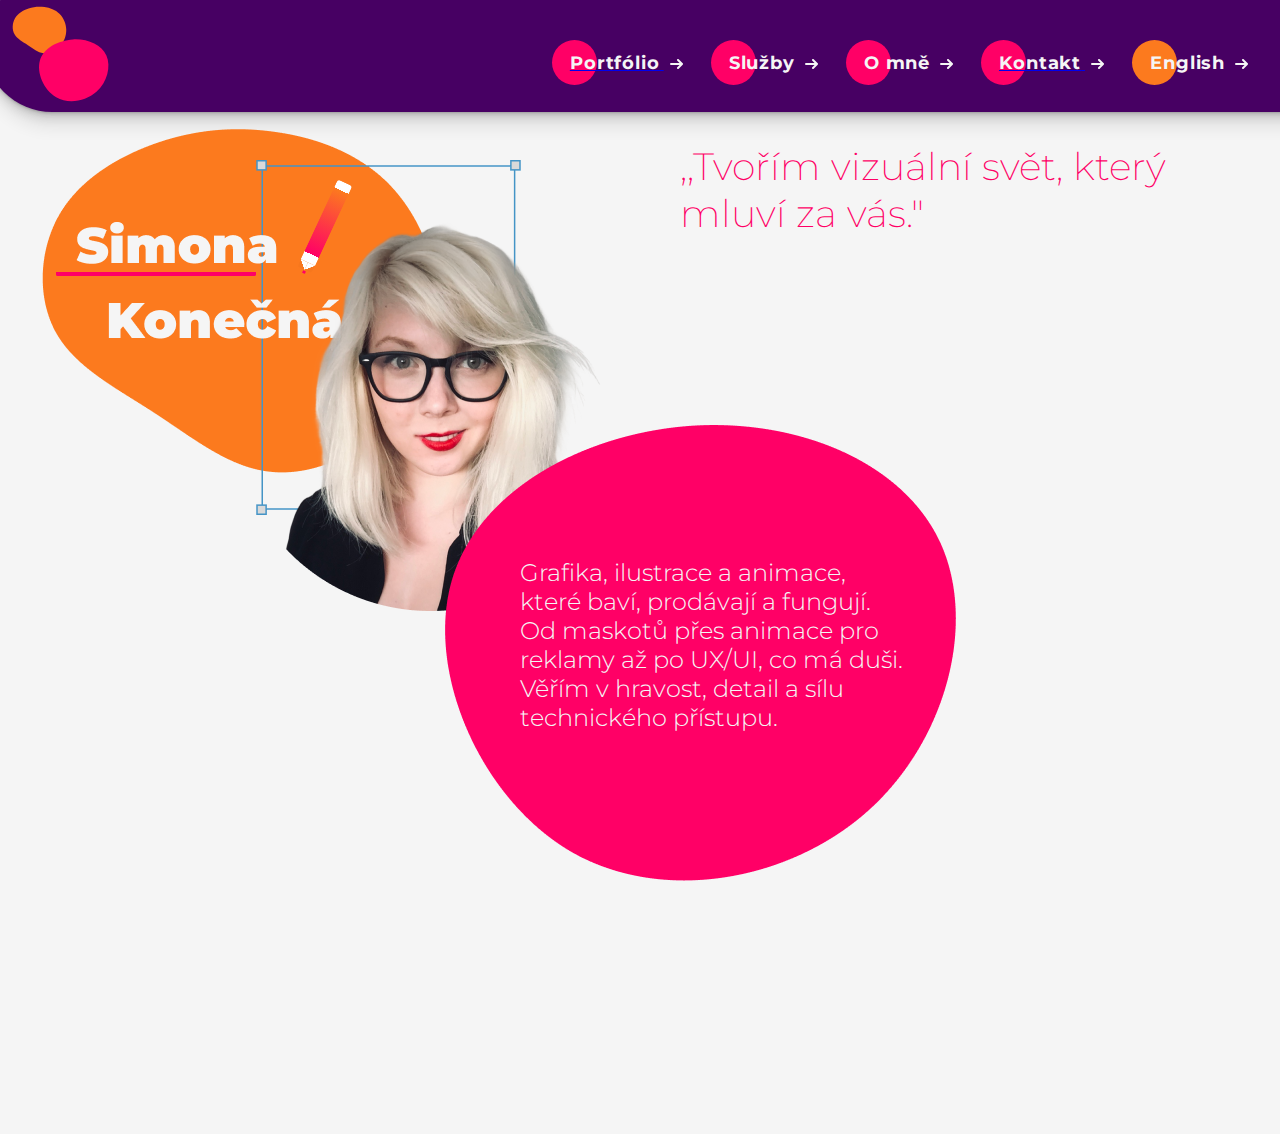
==== index.html @ f6dd5bc5 "portfolio" ====
<!DOCTYPE html>
<html lang="cs">
  <head>
    <meta charset="UTF-8" />
    <meta name="viewport" content="width=device-width, initial-scale=1.0" />
    <link rel="stylesheet" href="style.css" />
    <link
      href="https://fonts.googleapis.com/css2?family=Montserrat:ital,wght@0,100..900;1,100..900&display=swap"
      rel="stylesheet"
    />
    <title>Document</title>
  </head>
  <body>
    <div class="top-bar">
      <div class="logo" onclick="odeslat()">
        <a href="index.html">
          <svg
            width="131"
            height="134"
            viewBox="0 0 131 134"
            fill="none"
            xmlns="http://www.w3.org/2000/svg"
          >
            <path
              d="M51.4415 13.7808C55.5034 17.7646 58.1682 23.6707 58.2615 29.822C58.3548 35.9733 55.8766 42.3698 51.5031 46.8224C47.1532 51.3132 40.9008 53.891 35.3851 53.1855C29.8621 52.511 25.0994 48.5912 19.9134 45.2243C14.7583 41.8646 9.2108 39.0651 6.55666 34.3678C3.90252 29.6705 4.1727 23.0827 7.01318 18.2057C9.85366 13.3287 15.2572 10.1933 20.5733 8.40675C25.9203 6.62745 31.1653 6.2588 36.5283 7.05891C41.8985 7.82811 47.3722 9.82788 51.4415 13.7808Z"
              fill="#FC7A1E"
            />
            <path
              d="M98.3943 55.4706C103.281 66.3834 99.1357 82.2788 88.4474 91.8052C77.7592 101.332 60.5728 104.436 48.191 97.3423C35.8542 90.1957 28.273 72.8552 31.9534 60.3676C35.6337 47.8801 50.4774 40.2533 64.9317 39.3991C79.3899 38.5941 93.4549 44.5126 98.3943 55.4706Z"
              fill="#FF0066"
            />
          </svg>
        </a>
      </div>
    </div>
    <div class="zarovnanitlacitek">
      <!-- From Uiverse.io by alexmaracinaru -->
      <button class="cta">
        <a href="portfolio.html">
          <span>Portfólio</span>
          <svg width="15px" height="10px" viewBox="0 0 13 10">
            <path d="M1,5 L11,5"></path>
            <polyline points="8 1 12 5 8 9"></polyline>
          </svg>
        </a>
      </button>
      <button class="cta">
        <span>Služby</span>
        <svg width="15px" height="10px" viewBox="0 0 13 10">
          <path d="M1,5 L11,5"></path>
          <polyline points="8 1 12 5 8 9"></polyline>
        </svg>
      </button>
      <button class="cta">
        <span>O mně</span>
        <svg width="15px" height="10px" viewBox="0 0 13 10">
          <path d="M1,5 L11,5"></path>
          <polyline points="8 1 12 5 8 9"></polyline>
        </svg>
      </button>
      <button class="cta">
        <a href="formular1.html">
          <span>Kontakt</span>
          <svg width="15px" height="10px" viewBox="0 0 13 10">
            <path d="M1,5 L11,5"></path>
            <polyline points="8 1 12 5 8 9"></polyline>
          </svg>
        </a>
      </button>
      <button class="en">
        <span>English</span>
        <svg width="15px" height="10px" viewBox="0 0 13 10">
          <path d="M1,5 L11,5"></path>
          <polyline points="8 1 12 5 8 9"></polyline>
        </svg>
      </button>
    </div>
    <span class="loader"></span>
    <div>
      <p class="herotext">
        Grafika, ilustrace a animace, <br />
        které baví, prodávají a fungují. <br />
        Od maskotů přes animace pro <br />
        reklamy až po UX/UI, co má duši.<br />
        Věřím v hravost, detail a sílu <br />
        technického přístupu. <br />
      </p>
    </div>
    <div class="claim">
      <h1>,,Tvořím vizuální svět, který mluví za vás."</h1>
    </div>
    <div class="Hero"><img src="Hero.png" alt="" /></div>
  </body>
</html>
---- style.css ----
:root {
  background-color: #f5f5f5;
  font-family: "Montserrat", sans-serif;
}
.top-bar {
  width: 110%;
  height: 8.5rem;
  background-color: #470063;
  border-radius: 90rem;
  box-shadow: 0 1px 1px hsl(0deg 0% 0% / 0.075),
    0 2px 2px hsl(0deg 0% 0% / 0.075), 0 4px 4px hsl(0deg 0% 0% / 0.075),
    0 8px 8px hsl(0deg 0% 0% / 0.075), 0 16px 16px hsl(0deg 0% 0% / 0.075);
  z-index: -2;
  position: absolute;
  margin-left: -1.5rem;
  margin-top: -2rem;
}
.logo {
  margin-left: 1.5rem;
  margin-top: 1.5rem;
}
.zarovnanitlacitek {
  text-align: right;
  z-index: -1;
  padding-top: 2rem;
}

.cta {
  position: relative;
  margin: auto;
  padding: 12px 18px;
  transition: all 0.2s ease;
  border: none;
  background: none;
  cursor: pointer;
  gap: 3rem;
}

.cta:before {
  content: "";
  position: absolute;
  top: 0;
  left: 0;
  display: block;
  border-radius: 50px;
  background: #ff0066;
  width: 45px;
  height: 45px;
  transition: all 0.3s ease;
}

.cta span {
  position: relative;
  font-family: "Montserrat", sans-serif;
  font-size: 18px;
  font-weight: 700;
  letter-spacing: 0.05em;
  color: #f5f5f5;
  gap: 1rem;
}

.cta svg {
  position: relative;
  top: 0;
  margin-left: 10px;
  fill: none;
  stroke-linecap: round;
  stroke-linejoin: round;
  stroke: #f5f5f5;
  stroke-width: 2;
  transform: translateX(-5px);
  transition: all 0.3s ease;
}

.cta:hover:before {
  width: 100%;
  background: #ff0066;
}

.cta:hover svg {
  transform: translateX(0);
}

.cta:active {
  transform: scale(0.95);
}
.cta {
  position: relative;
  margin: auto;
  padding: 12px 18px;
  transition: all 0.2s ease;
  border: none;
  background: none;
  cursor: pointer;
}

.cta:before {
  content: "";
  position: absolute;
  top: 0;
  left: 0;
  display: block;
  border-radius: 50px;
  background: #ff0066;
  width: 45px;
  height: 45px;
  transition: all 0.3s ease;
}

.cta span {
  position: relative;
  font-family: "Montserrat", sans-serif;
  font-size: 18px;
  font-weight: 700;
  letter-spacing: 0.05em;
  color: #f5f5f5;
}

.cta svg {
  position: relative;
  top: 0;
  margin-left: 10px;
  fill: none;
  stroke-linecap: round;
  stroke-linejoin: round;
  stroke: #f5f5f5;
  stroke-width: 2;
  transform: translateX(-5px);
  transition: all 0.3s ease;
}

.cta:hover:before {
  width: 100%;
  background: #ff0066;
}

.cta:hover svg {
  transform: translateX(0);
}

.cta:active {
  transform: scale(0.95);
}
.en {
  position: relative;
  margin: auto;
  padding: 12px 18px;
  transition: all 0.2s ease;
  border: none;
  background: none;
  cursor: pointer;
}

.en:before {
  content: "";
  position: absolute;
  top: 0;
  left: 0;
  display: block;
  border-radius: 50px;
  background: #fc7a1e;
  width: 45px;
  height: 45px;
  transition: all 0.3s ease;
}

.en span {
  position: relative;
  font-family: "Montserrat", sans-serif;
  font-size: 18px;
  font-weight: 700;
  letter-spacing: 0.05em;
  color: #f5f5f5;
}

.en svg {
  position: relative;
  top: 0;
  margin-left: 10px;
  fill: none;
  stroke-linecap: round;
  stroke-linejoin: round;
  stroke: #f5f5f5;
  stroke-width: 2;
  transform: translateX(-5px);
  transition: all 0.3s ease;
}

.en:hover:before {
  width: 100%;
  background: #fc7a1e;
}

.en:hover svg {
  transform: translateX(0);
}

.en:active {
  transform: scale(0.95);
}
.loader {
  position: relative;
  height: 190px;
  width: 200px;
  position: absolute;
  z-index: 0;
  padding-top: 2rem;
  margin-left: 3rem;
  border-bottom: 0.3rem solid #ff0066;
  border-radius: 0.1rem;
  box-sizing: border-box;
  animation: drawLine 10s linear infinite;
}
.loader:before {
  content: "";
  position: absolute;
  left: calc(100% + 60px);
  bottom: -6px;
  width: 16px;
  height: 100px;

  border-radius: 20px 20px 50px 50px;
  background-repeat: no-repeat;
  background-image: linear-gradient(#ff0066 6px, transparent 0),
    linear-gradient(45deg, rgba(0, 0, 0, 0.02) 49%, white 51%),
    linear-gradient(315deg, rgba(0, 0, 0, 0.02) 49%, white 51%),
    linear-gradient(
      to bottom,
      #ffffff 10%,
      #fc7a1e 10%,
      #ff0066 90%,
      #ffffff 90%
    );
  background-size: 3px 3px, 8px 8px, 8px 8px, 16px 88px;
  background-position: center bottom, left 88px, right 88px, left top;
  transform: rotate(25deg);
  animation: pencilRot 10s linear infinite;
}

@keyframes drawLine {
  0%,
  100% {
    width: 0px;
  }
  45%,
  55% {
    width: 230px;
  }
}

@keyframes pencilRot {
  0%,
  45% {
    bottom: -6px;
    left: calc(100% + 14px);
    transform: rotate(25deg);
  }
  55%,
  100% {
    bottom: -12px;
    left: calc(100% + 16px);
    transform: rotate(220deg);
  }
}
.Hero {
}
.herotext {
  text-align: block;
  font-family: "Montserrat", sans-serif;
  font-size: 24px;
  color: #f5f5f5;
  font-weight: 300;
  position: absolute;
  z-index: +1;
  padding-top: 28rem;
  padding-left: 32rem;
}
.claim h1 {
  font-family: "Montserrat", sans-serif;
  font-size: 38px;
  color: #ff0066;
  font-weight: 200;
  position: absolute;
  z-index: +2;
  padding-top: 2rem;
  padding-left: 42rem;
}
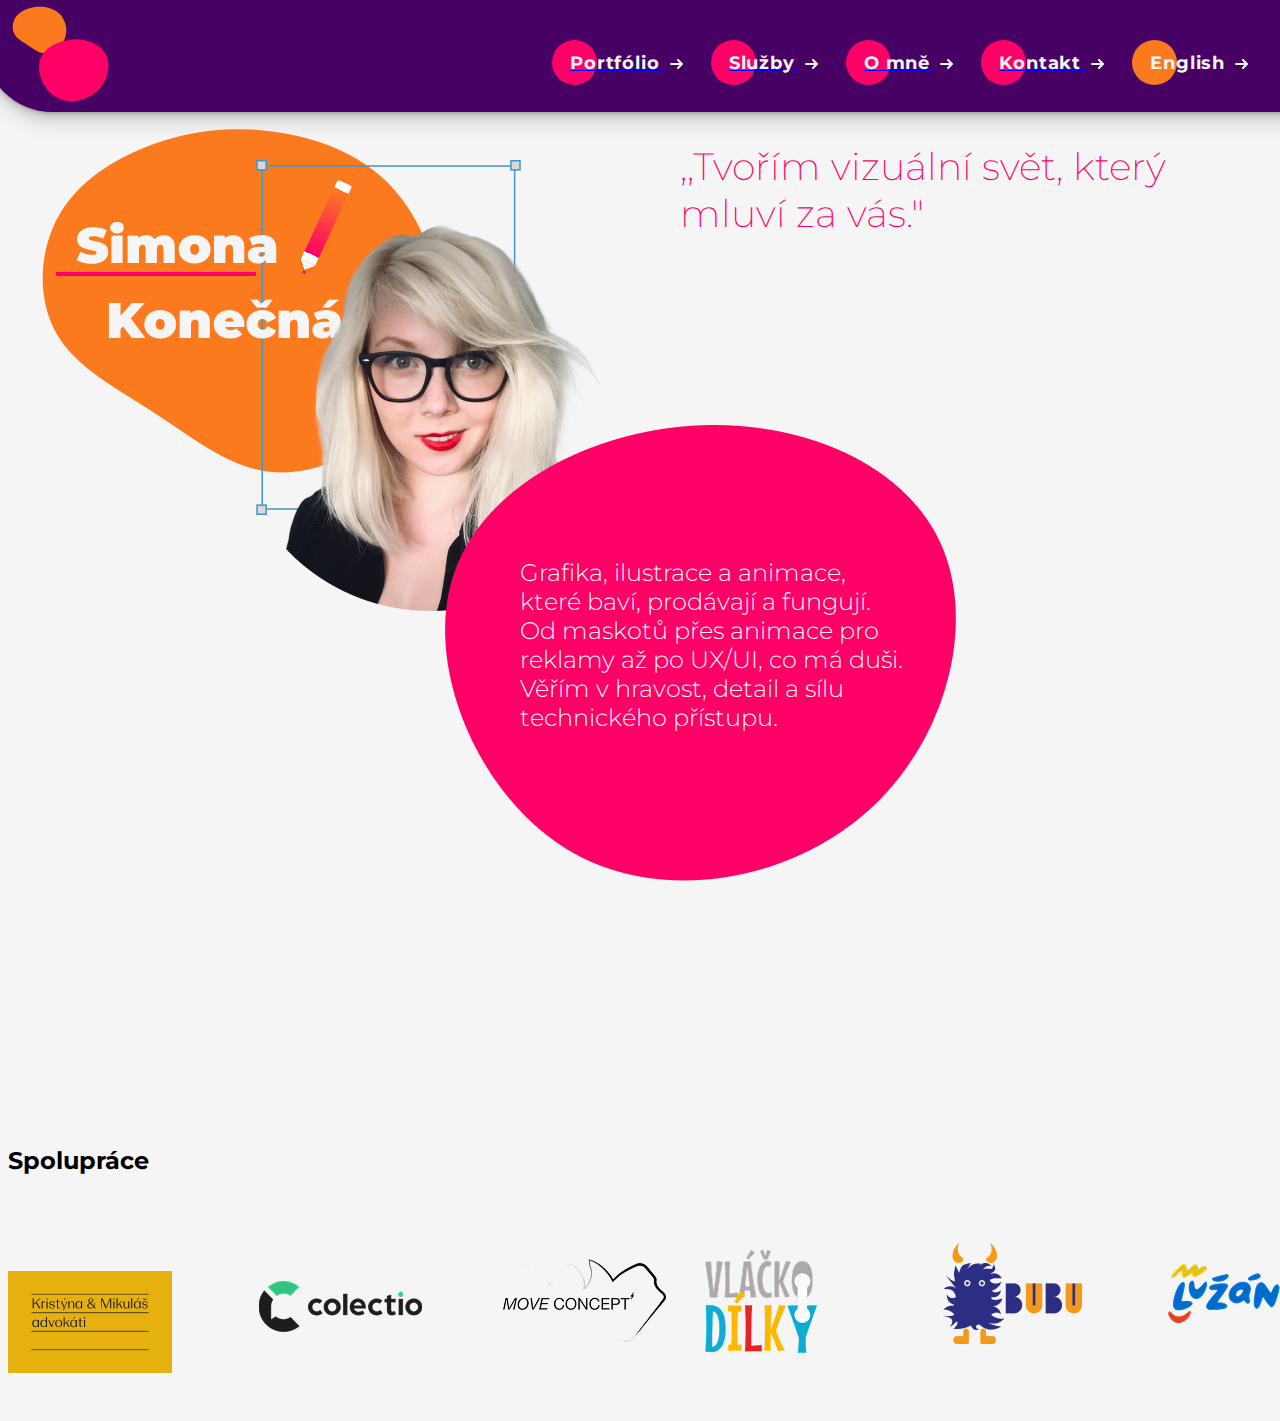
==== commit 22e035d7: "Add files via upload" ====
--- a/index.html
+++ b/index.html
@@ -45,21 +45,25 @@
         </a>
       </button>
       <button class="cta">
-        <span>Služby</span>
-        <svg width="15px" height="10px" viewBox="0 0 13 10">
-          <path d="M1,5 L11,5"></path>
-          <polyline points="8 1 12 5 8 9"></polyline>
-        </svg>
+        <a href="sluzby.html">
+          <span>Služby</span>
+          <svg width="15px" height="10px" viewBox="0 0 13 10">
+            <path d="M1,5 L11,5"></path>
+            <polyline points="8 1 12 5 8 9"></polyline>
+          </svg>
+        </a>
       </button>
       <button class="cta">
-        <span>O mně</span>
-        <svg width="15px" height="10px" viewBox="0 0 13 10">
-          <path d="M1,5 L11,5"></path>
-          <polyline points="8 1 12 5 8 9"></polyline>
-        </svg>
+        <a href="omne.html">
+          <span>O mně</span>
+          <svg width="15px" height="10px" viewBox="0 0 13 10">
+            <path d="M1,5 L11,5"></path>
+            <polyline points="8 1 12 5 8 9"></polyline>
+          </svg>
+        </a>
       </button>
       <button class="cta">
-        <a href="formular1.html">
+        <a href="kontakty.html">
           <span>Kontakt</span>
           <svg width="15px" height="10px" viewBox="0 0 13 10">
             <path d="M1,5 L11,5"></path>
@@ -68,11 +72,13 @@
         </a>
       </button>
       <button class="en">
+      <a href="en.html"></a>
         <span>English</span>
         <svg width="15px" height="10px" viewBox="0 0 13 10">
           <path d="M1,5 L11,5"></path>
           <polyline points="8 1 12 5 8 9"></polyline>
         </svg>
+      </a>
       </button>
     </div>
     <span class="loader"></span>
@@ -90,5 +96,9 @@
       <h1>,,Tvořím vizuální svět, který mluví za vás."</h1>
     </div>
     <div class="Hero"><img src="Hero.png" alt="" /></div>
+    <span><h2>Spolupráce</h2></span>
+    <div class="spoluprace">
+      <img src="spoluprace.png" alt="" />
+    </div>
   </body>
 </html>
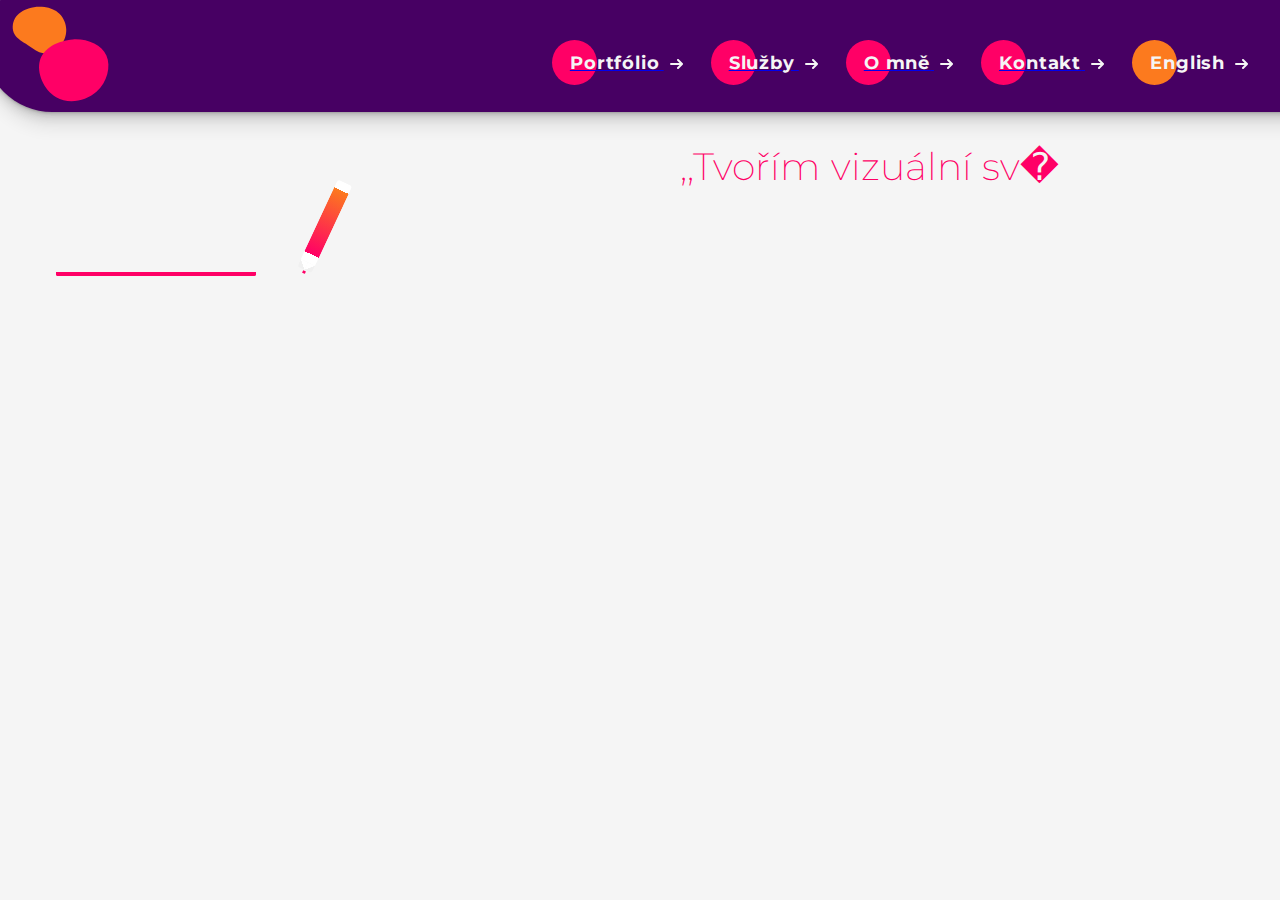
==== commit eb3e3f69: "Add files via upload" ====
--- a/index.html
+++ b/index.html
@@ -93,12 +93,4 @@
       </p>
     </div>
     <div class="claim">
-      <h1>,,Tvořím vizuální svět, který mluví za vás."</h1>
-    </div>
-    <div class="Hero"><img src="Hero.png" alt="" /></div>
-    <span><h2>Spolupráce</h2></span>
-    <div class="spoluprace">
-      <img src="spoluprace.png" alt="" />
-    </div>
-  </body>
-</html>
+      <h1>,,Tvořím vizuální sv�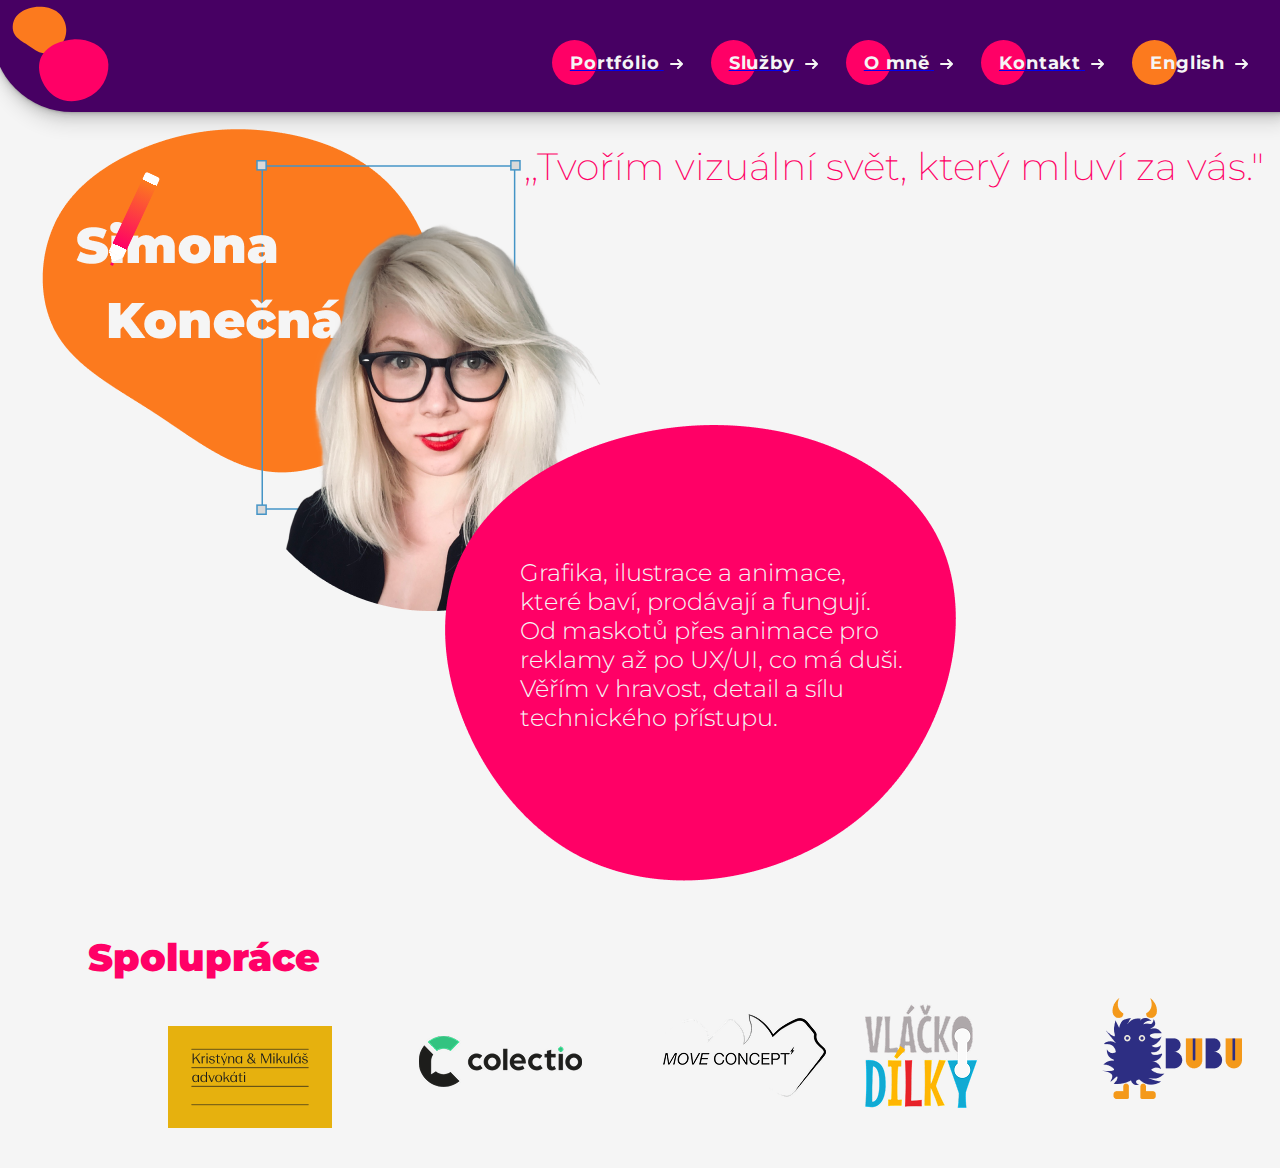
==== commit 04157ba8: "Add files via upload" ====
--- a/index.html
+++ b/index.html
@@ -11,27 +11,27 @@
     <title>Document</title>
   </head>
   <body>
+    <div class="logo" onclick="odeslat()">
+      <a href="index.html">
+        <svg
+          width="131"
+          height="134"
+          viewBox="0 0 131 134"
+          fill="none"
+          xmlns="http://www.w3.org/2000/svg"
+        >
+          <path
+            d="M51.4415 13.7808C55.5034 17.7646 58.1682 23.6707 58.2615 29.822C58.3548 35.9733 55.8766 42.3698 51.5031 46.8224C47.1532 51.3132 40.9008 53.891 35.3851 53.1855C29.8621 52.511 25.0994 48.5912 19.9134 45.2243C14.7583 41.8646 9.2108 39.0651 6.55666 34.3678C3.90252 29.6705 4.1727 23.0827 7.01318 18.2057C9.85366 13.3287 15.2572 10.1933 20.5733 8.40675C25.9203 6.62745 31.1653 6.2588 36.5283 7.05891C41.8985 7.82811 47.3722 9.82788 51.4415 13.7808Z"
+            fill="#FC7A1E"
+          />
+          <path
+            d="M98.3943 55.4706C103.281 66.3834 99.1357 82.2788 88.4474 91.8052C77.7592 101.332 60.5728 104.436 48.191 97.3423C35.8542 90.1957 28.273 72.8552 31.9534 60.3676C35.6337 47.8801 50.4774 40.2533 64.9317 39.3991C79.3899 38.5941 93.4549 44.5126 98.3943 55.4706Z"
+            fill="#FF0066"
+          />
+        </svg>
+      </a>
+    </div>
     <div class="top-bar">
-      <div class="logo" onclick="odeslat()">
-        <a href="index.html">
-          <svg
-            width="131"
-            height="134"
-            viewBox="0 0 131 134"
-            fill="none"
-            xmlns="http://www.w3.org/2000/svg"
-          >
-            <path
-              d="M51.4415 13.7808C55.5034 17.7646 58.1682 23.6707 58.2615 29.822C58.3548 35.9733 55.8766 42.3698 51.5031 46.8224C47.1532 51.3132 40.9008 53.891 35.3851 53.1855C29.8621 52.511 25.0994 48.5912 19.9134 45.2243C14.7583 41.8646 9.2108 39.0651 6.55666 34.3678C3.90252 29.6705 4.1727 23.0827 7.01318 18.2057C9.85366 13.3287 15.2572 10.1933 20.5733 8.40675C25.9203 6.62745 31.1653 6.2588 36.5283 7.05891C41.8985 7.82811 47.3722 9.82788 51.4415 13.7808Z"
-              fill="#FC7A1E"
-            />
-            <path
-              d="M98.3943 55.4706C103.281 66.3834 99.1357 82.2788 88.4474 91.8052C77.7592 101.332 60.5728 104.436 48.191 97.3423C35.8542 90.1957 28.273 72.8552 31.9534 60.3676C35.6337 47.8801 50.4774 40.2533 64.9317 39.3991C79.3899 38.5941 93.4549 44.5126 98.3943 55.4706Z"
-              fill="#FF0066"
-            />
-          </svg>
-        </a>
-      </div>
     </div>
     <div class="zarovnanitlacitek">
       <!-- From Uiverse.io by alexmaracinaru -->
@@ -72,15 +72,14 @@
         </a>
       </button>
       <button class="en">
-      <a href="en.html"></a>
-        <span>English</span>
-        <svg width="15px" height="10px" viewBox="0 0 13 10">
-          <path d="M1,5 L11,5"></path>
-          <polyline points="8 1 12 5 8 9"></polyline>
-        </svg>
-      </a>
+        <a href="en.html"></a>
+         <span>English</span>
+         <svg width="15px" height="10px" viewBox="0 0 13 10">
+            <path d="M1,5 L11,5"></path>
+            <polyline points="8 1 12 5 8 9"></polyline>
+         </svg>
+       </a>
       </button>
-    </div>
     <span class="loader"></span>
     <div>
       <p class="herotext">
@@ -93,4 +92,14 @@
       </p>
     </div>
     <div class="claim">
-      <h1>,,Tvořím vizuální sv�+      <h1>,,Tvořím vizuální svět, který mluví za vás."</h1>
+    </div>
+    <div class="Hero">
+      <img src="Hero.png" alt="" />
+    </div>
+    <span><h2>Spolupráce</h2></span>
+    <div class="spoluprace">
+      <img src="spoluprace.png" alt="" />
+    </div>
+  </body>
+</html>
--- a/style.css
+++ b/style.css
@@ -2,22 +2,25 @@
   background-color: #f5f5f5;
   font-family: "Montserrat", sans-serif;
 }
+
 .top-bar {
-  width: 110%;
+  width: 101%;
   height: 8.5rem;
   background-color: #470063;
-  border-radius: 90rem;
+  border-bottom-left-radius: 5rem;
   box-shadow: 0 1px 1px hsl(0deg 0% 0% / 0.075),
     0 2px 2px hsl(0deg 0% 0% / 0.075), 0 4px 4px hsl(0deg 0% 0% / 0.075),
     0 8px 8px hsl(0deg 0% 0% / 0.075), 0 16px 16px hsl(0deg 0% 0% / 0.075);
   z-index: -2;
   position: absolute;
-  margin-left: -1.5rem;
   margin-top: -2rem;
+  margin-left: -1rem;
 }
 .logo {
-  margin-left: 1.5rem;
-  margin-top: 1.5rem;
+  position: absolute;
+  z-index: +7;
+  top: 0px;
+  
 }
 .zarovnanitlacitek {
   text-align: right;
@@ -199,16 +202,13 @@
   transform: scale(0.95);
 }
 .loader {
-  position: relative;
-  height: 190px;
-  width: 200px;
-  position: absolute;
-  z-index: 0;
-  padding-top: 2rem;
-  margin-left: 3rem;
+  position: absolute;
+  z-index: +6;
+  left: 0;
+  margin-top: 14rem;
+  margin-left: 4rem;
   border-bottom: 0.3rem solid #ff0066;
   border-radius: 0.1rem;
-  box-sizing: border-box;
   animation: drawLine 10s linear infinite;
 }
 .loader:before {
@@ -263,9 +263,12 @@
   }
 }
 .Hero {
+  position: absolute;
+  z-index: 0;
+  height: 10rem;
+  
 }
 .herotext {
-  text-align: block;
   font-family: "Montserrat", sans-serif;
   font-size: 24px;
   color: #f5f5f5;
@@ -274,6 +277,7 @@
   z-index: +1;
   padding-top: 28rem;
   padding-left: 32rem;
+  text-align: left;
 }
 .claim h1 {
   font-family: "Montserrat", sans-serif;
@@ -283,5 +287,22 @@
   position: absolute;
   z-index: +2;
   padding-top: 2rem;
-  padding-left: 42rem;
-}
+right: 1rem;}
+h2 {
+  font-family: "Montserrat", sans-serif;
+  font-size: 38px;
+  color: #ff0066;
+  font-weight: 900;
+  position: absolute;
+  z z-index: +3;
+  margin-top: 53rem;
+  margin-left: 5rem;
+
+}
+.spoluprace {
+  position: absolute;
+  padding-left: 10rem;
+  z z-index: +3;
+  margin-top: 54rem;
+  
+}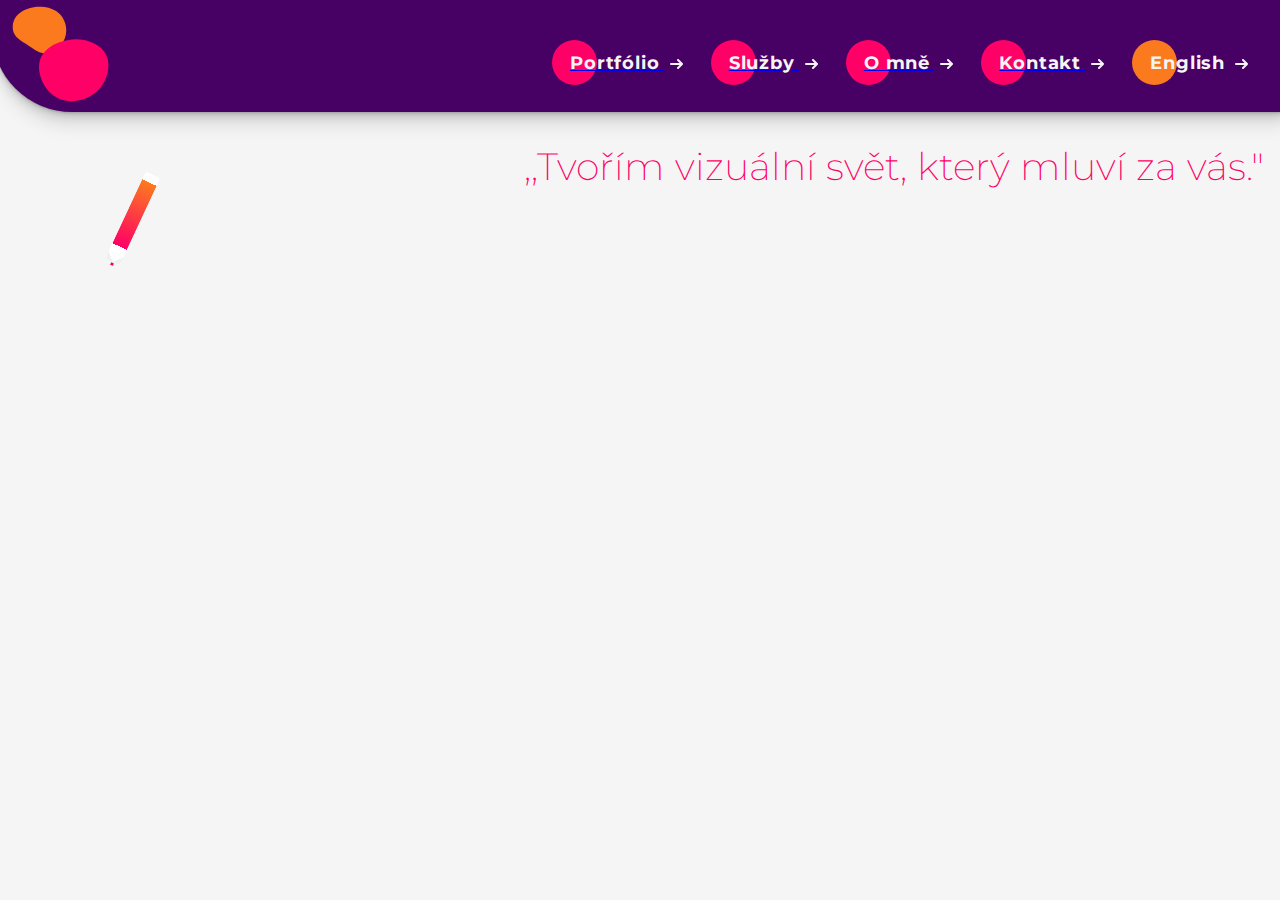
==== commit a5759f02: "Add files via upload" ====
--- a/index.html
+++ b/index.html
@@ -93,13 +93,4 @@
     </div>
     <div class="claim">
       <h1>,,Tvořím vizuální svět, který mluví za vás."</h1>
-    </div>
-    <div class="Hero">
-      <img src="Hero.png" alt="" />
-    </div>
-    <span><h2>Spolupráce</h2></span>
-    <div class="spoluprace">
-      <img src="spoluprace.png" alt="" />
-    </div>
-  </body>
-</html>
+    </di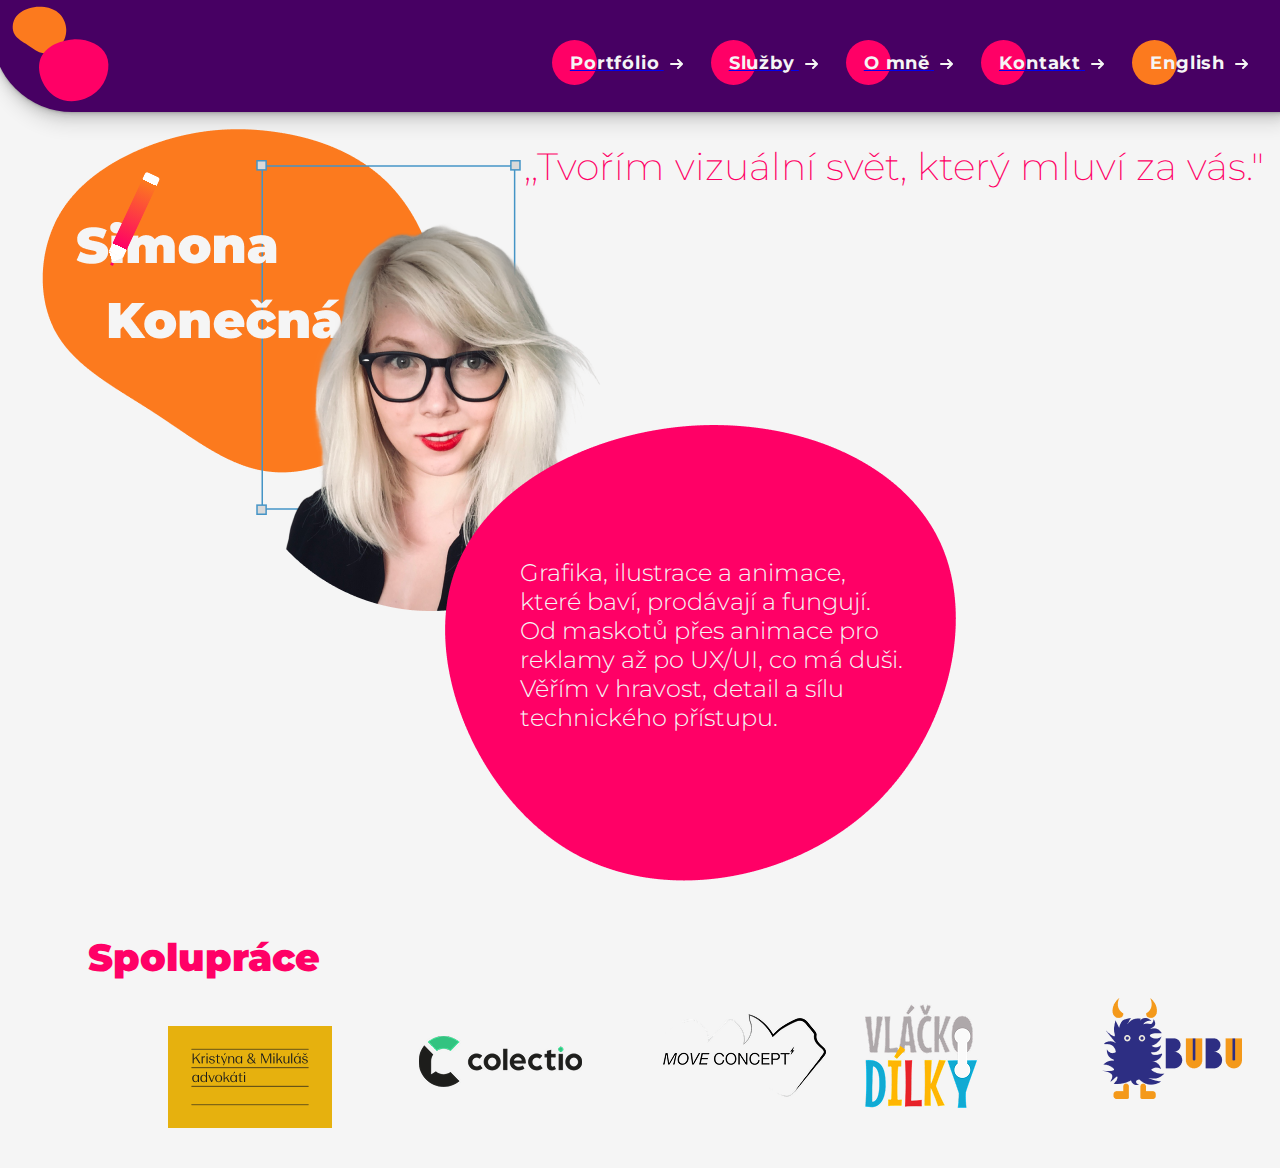
==== commit ea93b0cb: "Add files via upload" ====
--- a/index.html
+++ b/index.html
@@ -93,4 +93,13 @@
     </div>
     <div class="claim">
       <h1>,,Tvořím vizuální svět, který mluví za vás."</h1>
-    </di+    </div>
+    <div class="Hero">
+      <img src="Hero.png" alt="" />
+    </div>
+    <span><h2>Spolupráce</h2></span>
+    <div class="spoluprace">
+      <img src="spoluprace.png" alt="" />
+    </div>
+  </body>
+</html>
